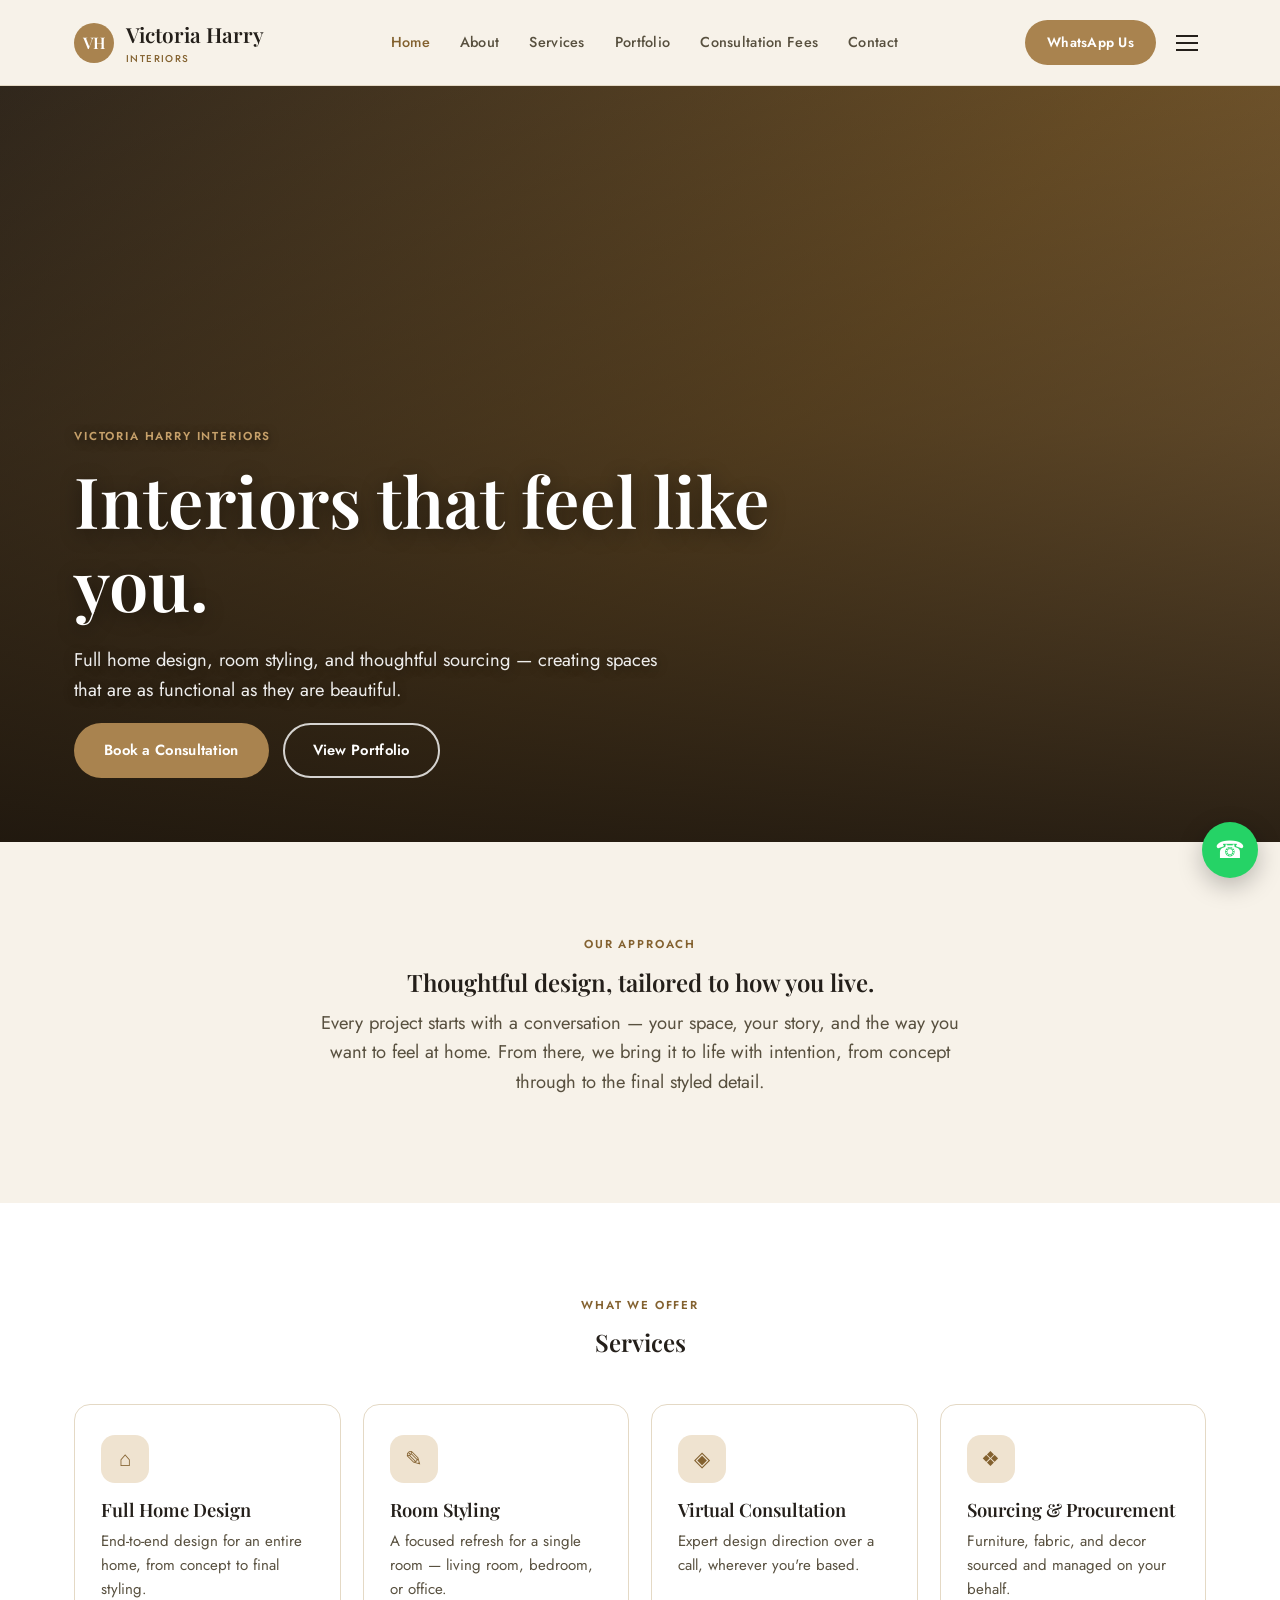
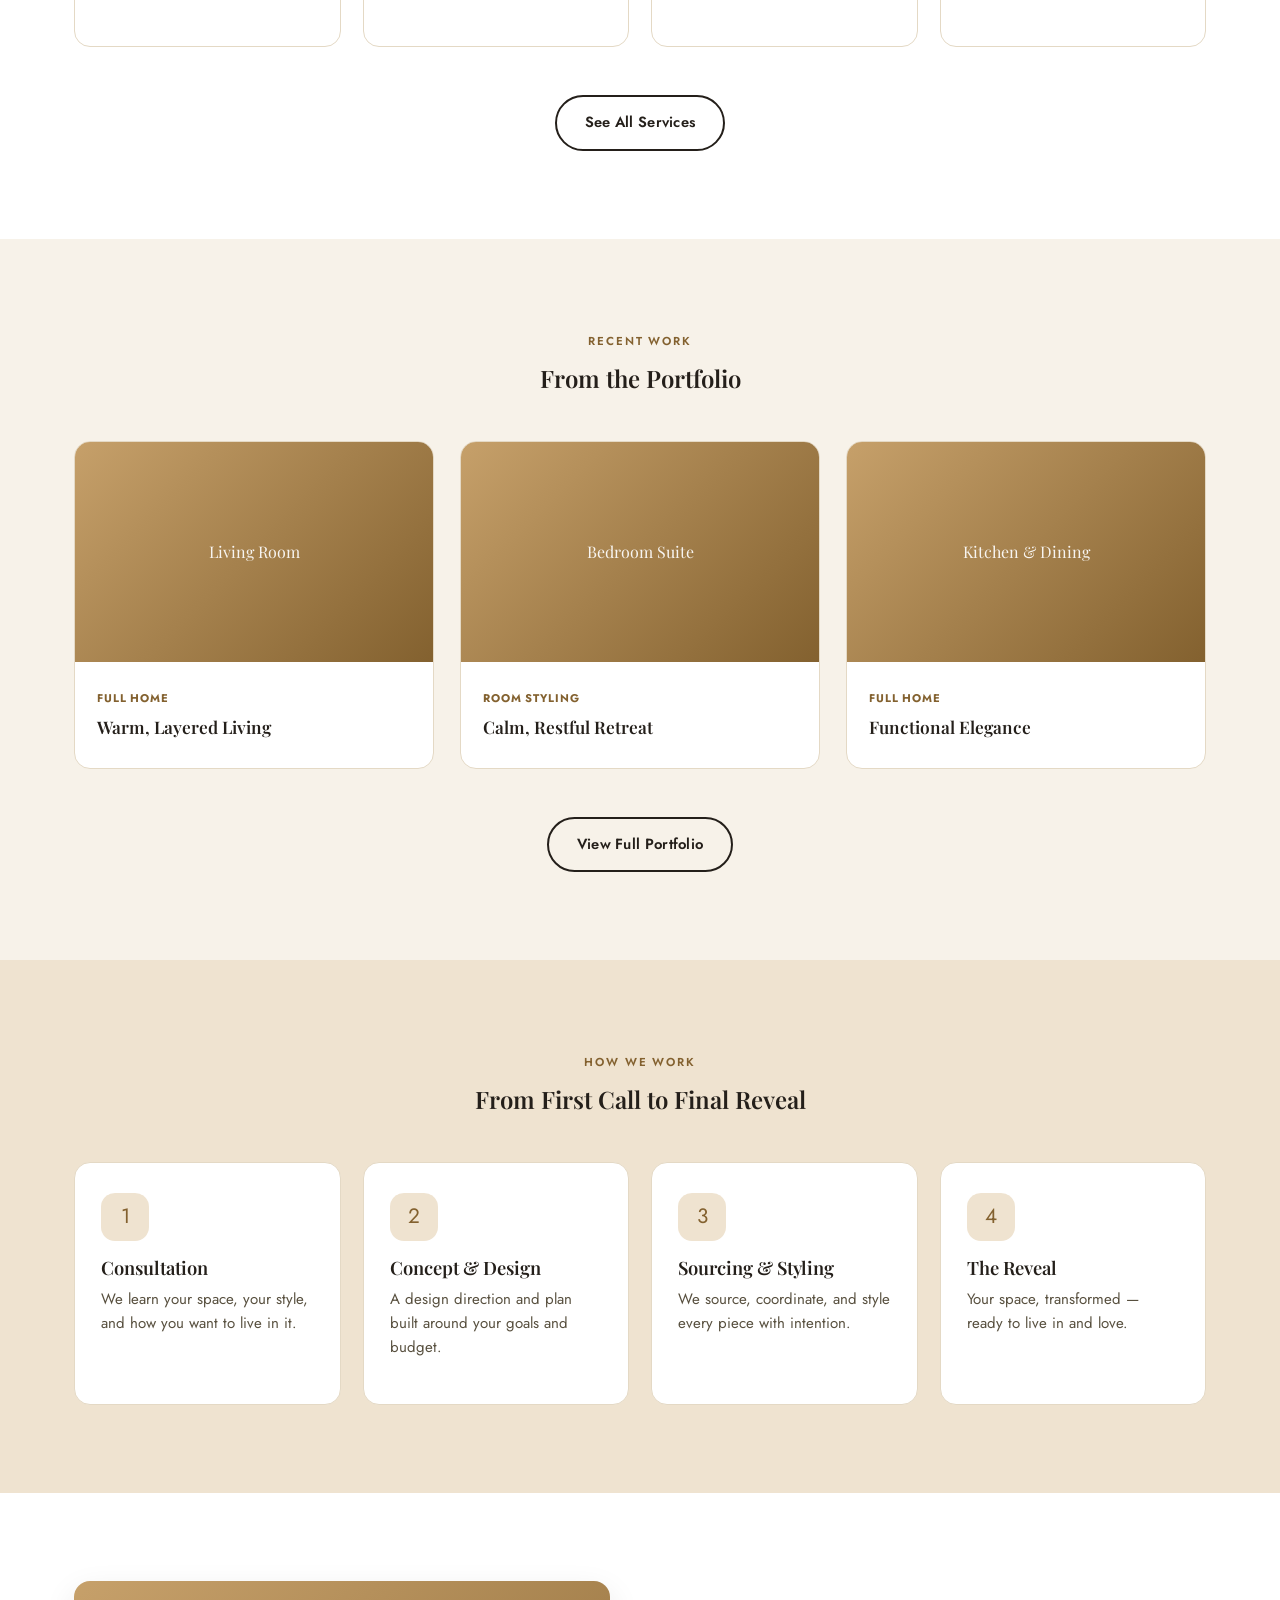
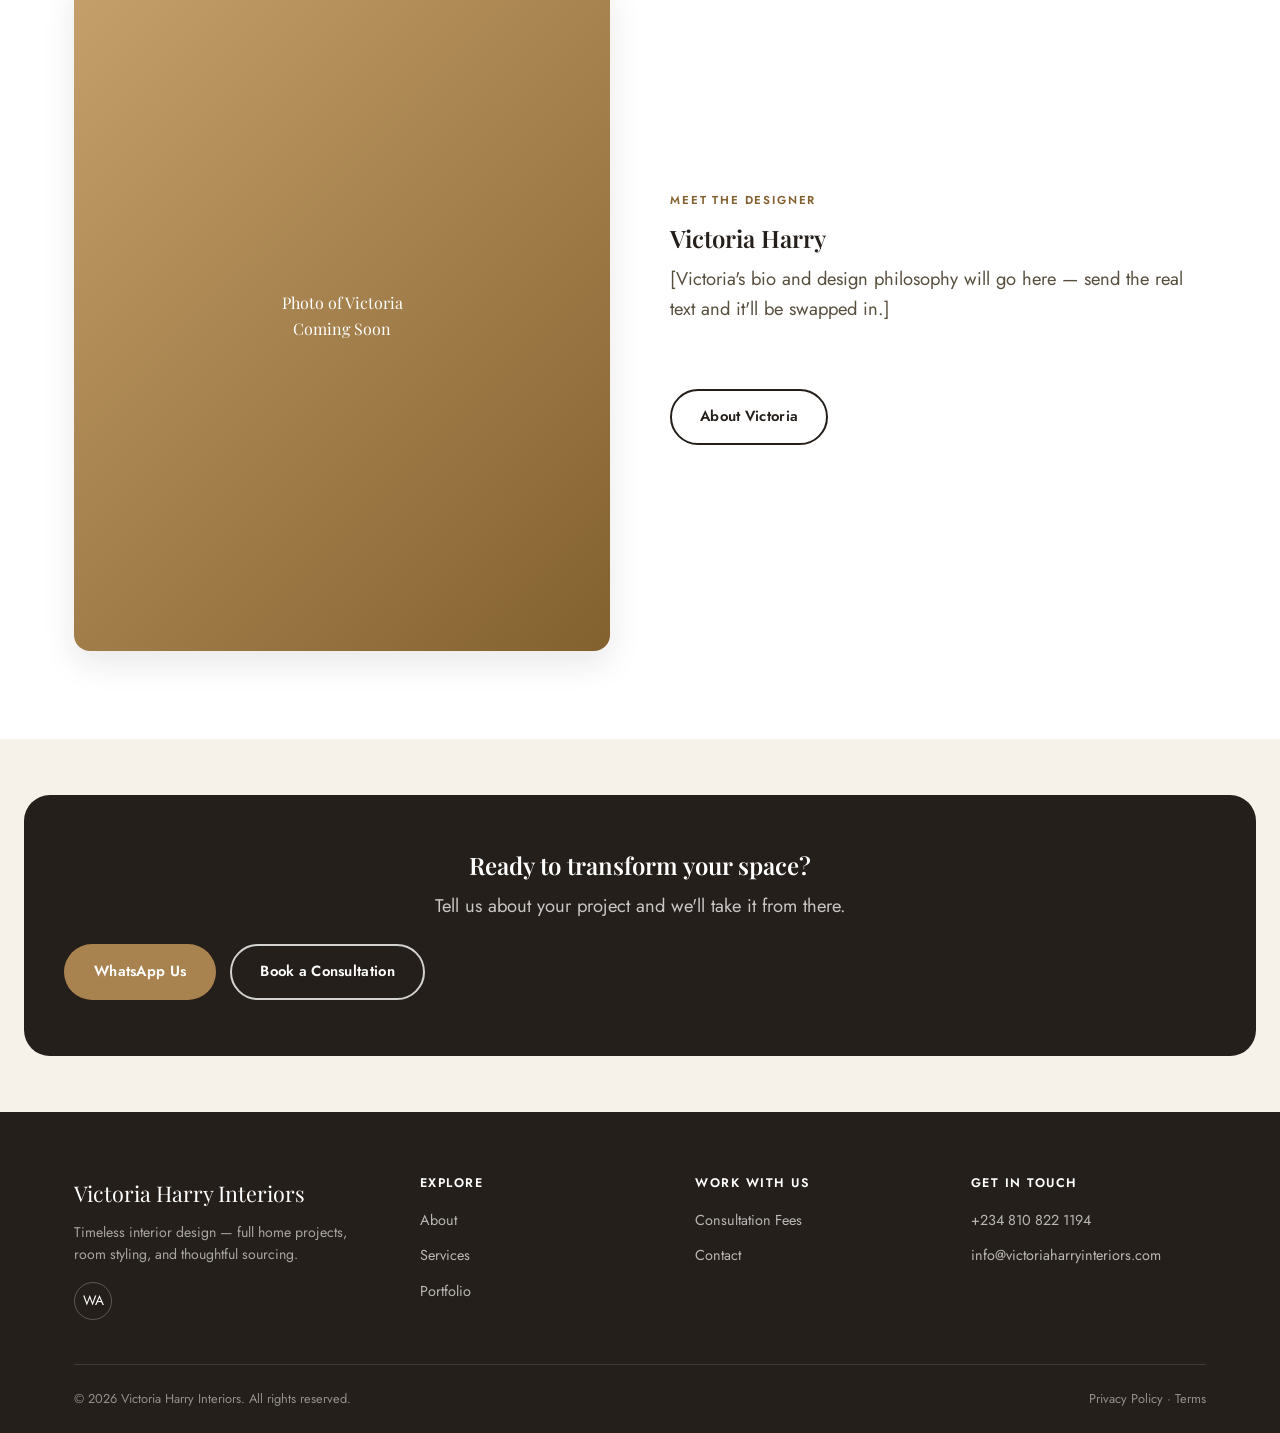
==== index.html @ 57b2514b "Initial commit for Victoria Harry Interiors website" ====
<!DOCTYPE html>
<html lang="en">
<head>
<meta charset="UTF-8">
<meta name="viewport" content="width=device-width, initial-scale=1.0">
<title>Victoria Harry Interiors — Timeless Interior Design</title>
<meta name="description" content="Victoria Harry Interiors — full home design, room styling, virtual consultations, and sourcing for spaces that feel like you.">
<link rel="stylesheet" href="css/style.css">
</head>
<body>

<header class="site-header">
  <div class="header-inner">
    <a href="index.html" class="brand"><span class="brand-mark">VH</span><span>Victoria Harry<br><small>Interiors</small></span></a>
    <nav class="top-links">
      <a href="index.html" class="nav-link">Home</a>
      <a href="about.html" class="nav-link">About</a>
      <a href="services.html" class="nav-link">Services</a>
      <a href="portfolio.html" class="nav-link">Portfolio</a>
      <a href="consultation-fees.html" class="nav-link">Consultation Fees</a>
      <a href="contact.html" class="nav-link">Contact</a>
    </nav>
    <div class="header-cta">
      <a href="https://wa.me/2348108221194" target="_blank" rel="noopener" class="btn btn-brass btn-sm">WhatsApp Us</a>
      <button class="menu-toggle" aria-label="Open menu" id="menuToggle">
        <span></span><span></span><span></span>
      </button>
    </div>
  </div>
</header>

<div class="mobile-menu" id="mobileMenu">
  <div class="container mobile-menu-inner">
    <a href="index.html">Home</a>
    <a href="about.html">About</a>
    <a href="services.html">Services</a>
    <a href="portfolio.html">Portfolio</a>
    <a href="consultation-fees.html">Consultation Fees</a>
    <a href="contact.html">Contact</a>
    <a href="https://wa.me/2348108221194" target="_blank" rel="noopener" class="btn btn-brass">WhatsApp Us</a>
  </div>
</div>

<main>

  <!-- HERO — TEGA: this is a gradient placeholder, not a real photo. Once you have
       real interior photography, add it as site/images/hero.jpg and swap the
       hero-full section below to <div class="hero-bg"><img src="images/hero.jpg" ...></div>
       — full instructions are in DEPLOYMENT_GUIDE.md. -->
  <section class="hero-full">
    <div class="hero-overlay"></div>
    <div class="hero-content">
      <span class="eyebrow hero-eyebrow">Victoria Harry Interiors</span>
      <h1>Interiors that feel like you.</h1>
      <p class="lede hero-lede">Full home design, room styling, and thoughtful sourcing — creating spaces that are as functional as they are beautiful.</p>
      <div class="btn-row">
        <a href="contact.html" class="btn btn-brass">Book a Consultation</a>
        <a href="portfolio.html" class="btn btn-outline-light">View Portfolio</a>
      </div>
    </div>
  </section>

  <!-- INTRO -->
  <section class="section center">
    <div class="container">
      <span class="eyebrow">Our Approach</span>
      <h2>Thoughtful design, tailored to how you live.</h2>
      <p class="lede">Every project starts with a conversation — your space, your story, and the way you want to feel at home. From there, we bring it to life with intention, from concept through to the final styled detail.</p>
    </div>
  </section>

  <!-- SERVICES PREVIEW -->
  <section class="section section-alt">
    <div class="container">
      <div class="center mb-lg">
        <span class="eyebrow">What We Offer</span>
        <h2>Services</h2>
      </div>
      <div class="grid-4">
        <div class="card reveal">
          <div class="icon">⌂</div>
          <h3>Full Home Design</h3>
          <p>End-to-end design for an entire home, from concept to final styling.</p>
        </div>
        <div class="card reveal">
          <div class="icon">✎</div>
          <h3>Room Styling</h3>
          <p>A focused refresh for a single room — living room, bedroom, or office.</p>
        </div>
        <div class="card reveal">
          <div class="icon">◈</div>
          <h3>Virtual Consultation</h3>
          <p>Expert design direction over a call, wherever you're based.</p>
        </div>
        <div class="card reveal">
          <div class="icon">❖</div>
          <h3>Sourcing &amp; Procurement</h3>
          <p>Furniture, fabric, and decor sourced and managed on your behalf.</p>
        </div>
      </div>
      <div class="center mt-lg">
        <a href="services.html" class="btn btn-outline">See All Services</a>
      </div>
    </div>
  </section>

  <!-- PORTFOLIO PREVIEW — TEGA: these are gradient placeholders. Once real project
       photos are ready, add them to site/images/portfolio/ and swap each
       <div class="project-media"> below for an <img> — see DEPLOYMENT_GUIDE.md. -->
  <section class="section">
    <div class="container">
      <div class="center mb-lg">
        <span class="eyebrow">Recent Work</span>
        <h2>From the Portfolio</h2>
      </div>
      <div class="grid-3">
        <div class="project-card reveal">
          <div class="project-media"><span>Living Room</span></div>
          <div class="project-body"><span class="project-tag">Full Home</span><h3>Warm, Layered Living</h3></div>
        </div>
        <div class="project-card reveal">
          <div class="project-media"><span>Bedroom Suite</span></div>
          <div class="project-body"><span class="project-tag">Room Styling</span><h3>Calm, Restful Retreat</h3></div>
        </div>
        <div class="project-card reveal">
          <div class="project-media"><span>Kitchen &amp; Dining</span></div>
          <div class="project-body"><span class="project-tag">Full Home</span><h3>Functional Elegance</h3></div>
        </div>
      </div>
      <div class="center mt-lg">
        <a href="portfolio.html" class="btn btn-outline">View Full Portfolio</a>
      </div>
    </div>
  </section>

  <!-- PROCESS -->
  <section class="section section-brass">
    <div class="container">
      <div class="center mb-lg">
        <span class="eyebrow">How We Work</span>
        <h2>From First Call to Final Reveal</h2>
      </div>
      <div class="grid-4">
        <div class="card reveal"><div class="icon">1</div><h3>Consultation</h3><p>We learn your space, your style, and how you want to live in it.</p></div>
        <div class="card reveal"><div class="icon">2</div><h3>Concept &amp; Design</h3><p>A design direction and plan built around your goals and budget.</p></div>
        <div class="card reveal"><div class="icon">3</div><h3>Sourcing &amp; Styling</h3><p>We source, coordinate, and style every piece with intention.</p></div>
        <div class="card reveal"><div class="icon">4</div><h3>The Reveal</h3><p>Your space, transformed — ready to live in and love.</p></div>
      </div>
    </div>
  </section>

  <!-- ABOUT PREVIEW -->
  <section class="section section-alt">
    <div class="container split">
      <!-- TEGA: placeholder — swap for a real photo of Victoria once available -->
      <div class="img-frame placeholder reveal"><span>Photo of Victoria<br>Coming Soon</span></div>
      <div>
        <span class="eyebrow">Meet the Designer</span>
        <h2>Victoria Harry</h2>
        <p class="lede">[Victoria's bio and design philosophy will go here — send the real text and it'll be swapped in.]</p>
        <a href="about.html" class="btn btn-outline mt-lg">About Victoria</a>
      </div>
    </div>
  </section>

  <!-- CTA -->
  <section class="section-tight">
    <div class="cta-band">
      <h2>Ready to transform your space?</h2>
      <p class="lede">Tell us about your project and we'll take it from there.</p>
      <div class="btn-row center" style="margin-top:24px;">
        <a href="https://wa.me/2348108221194" target="_blank" rel="noopener" class="btn btn-brass">WhatsApp Us</a>
        <a href="contact.html" class="btn btn-outline-light">Book a Consultation</a>
      </div>
    </div>
  </section>

</main>

<footer class="site-footer">
  <div class="container">
    <div class="footer-top">
      <div>
        <div class="footer-brand">Victoria Harry Interiors</div>
        <p class="footer-tagline">Timeless interior design — full home projects, room styling, and thoughtful sourcing.</p>
        <div class="social-row">
          <a href="https://wa.me/2348108221194" target="_blank" rel="noopener" aria-label="WhatsApp">WA</a>
        </div>
      </div>
      <div class="footer-col">
        <h4>Explore</h4>
        <ul>
          <li><a href="about.html">About</a></li>
          <li><a href="services.html">Services</a></li>
          <li><a href="portfolio.html">Portfolio</a></li>
        </ul>
      </div>
      <div class="footer-col">
        <h4>Work With Us</h4>
        <ul>
          <li><a href="consultation-fees.html">Consultation Fees</a></li>
          <li><a href="contact.html">Contact</a></li>
        </ul>
      </div>
      <div class="footer-col">
        <h4>Get In Touch</h4>
        <ul>
          <li><a href="https://wa.me/2348108221194" target="_blank" rel="noopener">+234 810 822 1194</a></li>
          <li><a href="mailto:info@victoriaharryinteriors.com">info@victoriaharryinteriors.com</a></li>
        </ul>
      </div>
    </div>
    <div class="footer-bottom">
      <span>© <span class="js-year"></span> Victoria Harry Interiors. All rights reserved.</span>
      <span><a href="#">Privacy Policy</a> · <a href="#">Terms</a></span>
    </div>
  </div>
</footer>

<a href="https://wa.me/2348108221194" target="_blank" rel="noopener" class="whatsapp-float" aria-label="Chat on WhatsApp">☎</a>

<script src="js/config.js"></script>
<script src="js/main.js"></script>
</body>
</html>
---- css/style.css ----
/* ===========================================================
   Victoria Harry Interiors — Stylesheet
   Palette: warm ivory, deep espresso ink, brass/taupe accent
   =========================================================== */

@import url('https://fonts.googleapis.com/css2?family=Playfair+Display:ital,wght@0,400;0,500;0,600;0,700;1,500&family=Jost:wght@400;500;600;700&display=swap');

:root{
  --ivory: #F7F2E9;
  --white: #FFFFFF;
  --ink: #241F1A;
  --ink-soft: #58503F;
  --brass: #A9834F;
  --brass-deep: #83612F;
  --brass-soft: #EFE3D0;
  --brass-mid: #C6A06A;
  --line: #E4D9C5;
  --shadow: 0 12px 32px rgba(36, 31, 26, 0.10);
  --radius: 16px;
  --maxw: 1180px;
  --serif: 'Playfair Display', Georgia, 'Times New Roman', serif;
  --sans: 'Jost', -apple-system, BlinkMacSystemFont, 'Segoe UI', sans-serif;
}

*,*::before,*::after{ box-sizing: border-box; }
html{ scroll-behavior: smooth; }
body{
  margin:0;
  font-family: var(--sans);
  color: var(--ink);
  background: var(--ivory);
  line-height: 1.6;
  -webkit-font-smoothing: antialiased;
}
img{ max-width:100%; display:block; }
a{ color: inherit; text-decoration:none; }
ul{ list-style:none; margin:0; padding:0; }
h1,h2,h3,h4{ font-family: var(--serif); font-weight:600; line-height:1.18; margin:0 0 .5em; color: var(--ink); }
p{ margin:0 0 1em; }
.container{ max-width: var(--maxw); margin:0 auto; padding: 0 24px; }
.eyebrow{
  display:inline-block; font-family: var(--sans); font-weight:600; letter-spacing:.16em;
  text-transform:uppercase; font-size:.72rem; color: var(--brass-deep); margin-bottom:14px;
}
.section{ padding: 88px 0; }
.section-tight{ padding: 56px 0; }
.section-alt{ background: var(--white); }
.section-brass{ background: var(--brass-soft); }
.center{ text-align:center; }
.lede{ font-size:1.15rem; color: var(--ink-soft); max-width: 640px; }
.center .lede{ margin-left:auto; margin-right:auto; }

/* Buttons */
.btn{
  display:inline-flex; align-items:center; justify-content:center; gap:8px;
  padding: 14px 28px; border-radius: 999px; font-weight:600; font-size:.92rem;
  cursor:pointer; border:2px solid transparent; transition: all .2s ease; white-space:nowrap;
  letter-spacing:.02em;
}
.btn-primary{ background: var(--ink); color: var(--white); }
.btn-primary:hover{ background: var(--brass-deep); }
.btn-brass{ background: var(--brass); color: var(--white); }
.btn-brass:hover{ background: var(--brass-deep); }
.btn-outline{ background: transparent; border-color: var(--ink); color: var(--ink); }
.btn-outline:hover{ background: var(--ink); color: var(--white); }
.btn-outline-light{ background: transparent; border-color: rgba(255,255,255,.8); color: var(--white); }
.btn-outline-light:hover{ background: var(--white); color: var(--ink); }
.btn-sm{ padding: 10px 20px; font-size:.85rem; }
.btn-row{ display:flex; gap:14px; flex-wrap:wrap; }
.center .btn-row{ justify-content:center; }

/* ================= HEADER ================= */
.site-header{
  position: sticky; top:0; z-index: 400;
  background: rgba(247,242,233,.92); backdrop-filter: blur(10px);
  border-bottom: 1px solid var(--line);
}
.header-inner{
  display:flex; align-items:center; justify-content:space-between;
  padding: 18px 24px; max-width: var(--maxw); margin:0 auto;
}
.brand{ display:flex; align-items:center; gap:12px; font-family: var(--serif); font-weight:600; font-size:1.3rem; color: var(--ink); }
.brand .brand-mark{
  width:40px; height:40px; border-radius:50%; background: var(--brass);
  color:#fff; display:flex; align-items:center; justify-content:center; font-family:var(--serif); font-size:1rem;
}
.brand small{ display:block; font-family: var(--sans); font-weight:500; font-size:.62rem; letter-spacing:.14em; color: var(--brass-deep); text-transform:uppercase; }

nav.top-links{ display:flex; align-items:center; gap:30px; }
nav.top-links a.nav-link{ font-weight:500; font-size:.9rem; color: var(--ink-soft); letter-spacing:.02em; }
nav.top-links a.nav-link:hover, nav.top-links a.nav-link.active{ color: var(--brass-deep); }

@media (max-width: 900px){
  nav.top-links{ display:none; }
  .header-inner{ padding: 14px 18px; }
  .brand{ font-size:1.05rem; gap:8px; }
  .brand .brand-mark{ width:34px; height:34px; font-size:.85rem; }
  .brand small{ display:none; }
  .header-cta{ gap:8px; }
  .header-cta .btn-sm{ padding:9px 14px; font-size:.8rem; }
}

.header-cta{ display:flex; align-items:center; gap:12px; }

/* Hamburger */
.menu-toggle{ background:none; border:none; cursor:pointer; padding:8px; }
.menu-toggle span{ display:block; width:22px; height:2px; background: var(--ink); margin:5px 0; transition: all .25s ease; }
.menu-toggle.open span:nth-child(1){ transform: translateY(7px) rotate(45deg); }
.menu-toggle.open span:nth-child(2){ opacity:0; }
.menu-toggle.open span:nth-child(3){ transform: translateY(-7px) rotate(-45deg); }

/* Full-screen mobile menu overlay */
.mobile-menu{
  position: fixed; inset:0; z-index: 300; background: var(--ivory);
  opacity:0; visibility:hidden; transform: translateY(-16px);
  transition: opacity .3s ease, transform .3s ease, visibility .3s ease;
  overflow-y:auto; padding-top: 112px;
}
.mobile-menu.open{ opacity:1; visibility:visible; transform: translateY(0); }
.mobile-menu-inner{ display:flex; flex-direction:column; gap:8px; padding-bottom:40px; }
.mobile-menu-inner a{ font-family: var(--serif); font-size:1.6rem; padding:10px 0; border-bottom:1px solid var(--line); color: var(--ink); }
.mobile-menu-inner a:hover{ color: var(--brass-deep); }
.mobile-menu .btn{ margin-top:24px; align-self:flex-start; }

/* ================= HERO (with real image) ================= */
.hero{
  position:relative; overflow:hidden; background: linear-gradient(180deg, var(--brass-soft), var(--ivory));
}
.hero-grid{
  display:grid; grid-template-columns: 1fr 1.15fr; gap:56px; align-items:center;
  padding: 90px 24px 70px; max-width: var(--maxw); margin:0 auto;
}
.hero h1{ font-size: clamp(2.4rem, 5vw, 3.6rem); margin-bottom:20px; }
.hero .lede{ max-width:520px; }
@media (max-width: 900px){ .hero-grid{ grid-template-columns:1fr; padding-top:48px; } }

/* ================= FULL-BLEED HERO (gradient placeholder until real photography lands) ================= */
.hero-full{
  min-height: 84vh; display:flex; align-items:flex-end;
  position:relative;
  background: linear-gradient(135deg, #3a2f22 0%, var(--brass-deep) 55%, var(--brass) 100%);
}
.hero-full.has-photo .hero-bg{ position:absolute; inset:0; z-index:0; }
.hero-full.has-photo .hero-bg img{ width:100%; height:100%; object-fit:cover; object-position: center; }
.hero-overlay{
  position:absolute; inset:0;
  background: linear-gradient(180deg, rgba(20,15,10,.25) 0%, rgba(20,15,10,.45) 45%, rgba(20,15,10,.85) 100%);
}
.hero-content{
  position:relative; z-index:1; padding: 90px 24px 64px; color: var(--white); max-width: var(--maxw); margin: 0 auto; width:100%;
}
.hero-content .hero-eyebrow{ color: var(--brass-mid); text-shadow: 0 2px 10px rgba(0,0,0,.55); }
.hero-content h1{ color: var(--white); font-size: clamp(2.6rem, 6vw, 4.4rem); margin-bottom:20px; max-width:820px; text-shadow: 0 4px 20px rgba(0,0,0,.45); }
.hero-content .hero-lede{ color: rgba(255,255,255,.92); max-width:600px; text-shadow: 0 2px 12px rgba(0,0,0,.4); }
@media (max-width: 900px){
  .hero-full{ min-height:74vh; }
  .hero-content{ padding: 70px 20px 48px; }
}

/* ================= GRIDS / CARDS ================= */
.grid-4{ display:grid; grid-template-columns: repeat(4,1fr); gap:22px; }
.grid-3{ display:grid; grid-template-columns: repeat(3,1fr); gap:26px; }
.grid-2{ display:grid; grid-template-columns: repeat(2,1fr); gap:32px; }
@media (max-width: 980px){ .grid-4{ grid-template-columns: repeat(2,1fr); } .grid-3{ grid-template-columns: 1fr 1fr; } }
@media (max-width: 620px){ .grid-4, .grid-3, .grid-2{ grid-template-columns: 1fr; } }

.card{
  background: var(--white); border:1px solid var(--line); border-radius: var(--radius);
  padding: 30px 26px; transition: transform .2s ease, box-shadow .2s ease;
}
.card:hover{ transform: translateY(-4px); box-shadow: var(--shadow); }
.card .icon{
  width:48px; height:48px; border-radius:14px; background: var(--brass-soft); color: var(--brass-deep);
  display:flex; align-items:center; justify-content:center; font-size:1.3rem; margin-bottom:16px;
}
.card h3{ font-size:1.15rem; margin-bottom:8px; }
.card p{ color: var(--ink-soft); font-size:.94rem; }
.card-link{ display:inline-flex; align-items:center; gap:6px; font-weight:600; font-size:.85rem; color: var(--brass-deep); margin-top:10px; }

/* Project / portfolio cards — gradient placeholder "photo" until real images are added */
.project-card{ background: var(--white); border-radius: var(--radius); overflow:hidden; border:1px solid var(--line); }
.project-media{
  height:220px; position:relative;
  background: linear-gradient(135deg, var(--brass-mid), var(--brass-deep));
  display:flex; align-items:center; justify-content:center;
}
.project-media img{ width:100%; height:100%; object-fit:cover; }
.project-media span{ color:#fff; font-family:var(--serif); font-size:1rem; opacity:.92; text-align:center; padding: 0 20px; }
.project-body{ padding:22px; }
.project-tag{ font-size:.7rem; font-weight:700; letter-spacing:.08em; text-transform:uppercase; color: var(--brass-deep); }
.project-body h3{ font-size:1.08rem; margin:8px 0; }

/* Split section */
.split{ display:grid; grid-template-columns: 1fr 1fr; gap:60px; align-items:center; }
@media (max-width: 900px){ .split{ grid-template-columns:1fr; gap:32px; } }
.split img, .split .img-frame{ border-radius: var(--radius); box-shadow: var(--shadow); }
.img-frame{ overflow:hidden; }
.img-frame img{ width:100%; object-fit:cover; }
.img-frame.placeholder{
  aspect-ratio: 4/5; background: linear-gradient(135deg, var(--brass-mid), var(--brass-deep));
  display:flex; align-items:center; justify-content:center; color:#fff; font-family:var(--serif); text-align:center; padding:24px;
}

/* Badges list */
.check-list{ margin-top:18px; }
.check-list li{ display:flex; gap:12px; align-items:flex-start; margin-bottom:12px; }
.check-list li .dot{
  width:22px; height:22px; border-radius:50%; background: var(--brass); color:#fff; flex:none;
  display:flex; align-items:center; justify-content:center; font-size:.7rem; margin-top:2px;
}

/* CTA band */
.cta-band{
  background: var(--ink); color: var(--white); border-radius: 26px; padding: 56px 40px;
  text-align:center; margin: 0 24px;
}
.cta-band h2{ color:#fff; }
.cta-band p{ color: rgba(255,255,255,.75); }
.cta-band .lede{ margin-left:auto; margin-right:auto; }

/* Forms */
.form-card{
  background: var(--white); border:1px solid var(--line); border-radius: var(--radius);
  padding: 32px; box-shadow: var(--shadow);
}
.field{ margin-bottom:18px; }
.field label{ display:block; font-weight:600; font-size:.85rem; margin-bottom:6px; }
.field input, .field select, .field textarea{
  width:100%; padding:12px 14px; border-radius:10px; border:1.5px solid var(--line);
  font-family: var(--sans); font-size:.95rem; background: var(--ivory); color: var(--ink);
}
.field input:focus, .field select:focus, .field textarea:focus{ outline:none; border-color: var(--brass); background:#fff; }
.field-row{ display:grid; grid-template-columns:1fr 1fr; gap:16px; }
@media (max-width:560px){ .field-row{ grid-template-columns:1fr; } }
.form-note{ font-size:.8rem; color:#8a7c6a; margin-top:10px; }
.form-success{ display:none; background: var(--brass-soft); color: var(--brass-deep); padding:14px 18px; border-radius:12px; font-weight:600; font-size:.9rem; margin-top:14px; }

/* Placeholder tag */
.placeholder-note{
  display:inline-flex; align-items:center; gap:6px; background:#FDF3E4; border:1px dashed var(--brass-mid);
  color: var(--brass-deep); font-size:.76rem; font-weight:600; padding:6px 12px; border-radius:999px; margin-bottom:14px;
}

/* ================= FOOTER ================= */
.site-footer{ background: var(--ink); color: rgba(255,255,255,.82); padding-top:64px; }
.footer-top{ display:grid; grid-template-columns: 1.3fr 1fr 1fr 1fr; gap:40px; padding-bottom:44px; border-bottom:1px solid rgba(255,255,255,.12); }
@media (max-width: 900px){ .footer-top{ grid-template-columns: 1fr 1fr; } }
@media (max-width: 560px){ .footer-top{ grid-template-columns: 1fr; } }
.footer-brand{ font-family: var(--serif); font-size:1.35rem; color:#fff; margin-bottom:10px; }
.footer-tagline{ font-size:.88rem; color: rgba(255,255,255,.6); max-width:280px; }
.footer-col h4{ color:#fff; font-family: var(--sans); font-size:.78rem; letter-spacing:.12em; text-transform:uppercase; margin-bottom:16px; }
.footer-col li{ margin-bottom:10px; }
.footer-col a{ font-size:.9rem; color: rgba(255,255,255,.68); }
.footer-col a:hover{ color: var(--brass-mid); }
.social-row{ display:flex; gap:12px; margin-top:16px; }
.social-row a{
  width:38px; height:38px; border-radius:50%; border:1px solid rgba(255,255,255,.25);
  display:flex; align-items:center; justify-content:center; font-size:.85rem; color:#fff;
}
.social-row a:hover{ background: var(--brass); border-color: var(--brass); }
.footer-bottom{ display:flex; justify-content:space-between; align-items:center; flex-wrap:wrap; gap:12px; padding: 24px 0; font-size:.8rem; color: rgba(255,255,255,.5); }
.footer-bottom a{ color: rgba(255,255,255,.5); }
.footer-bottom a:hover{ color:#fff; }

/* Page hero (interior pages) */
.page-hero{ background: var(--brass-soft); padding: 64px 0 56px; }
.page-hero h1{ font-size: clamp(2rem, 4vw, 2.8rem); }
.breadcrumb{ font-size:.8rem; color: var(--brass-deep); font-weight:700; letter-spacing:.06em; text-transform:uppercase; margin-bottom:14px; }

/* Floating WhatsApp button */
.whatsapp-float{
  position: fixed; right:22px; bottom:22px; z-index: 350;
  width:56px; height:56px; border-radius:50%; background:#25D366; color:#fff;
  display:flex; align-items:center; justify-content:center; font-size:1.5rem;
  box-shadow: 0 8px 24px rgba(0,0,0,.25); transition: transform .2s ease;
}
.whatsapp-float:hover{ transform: scale(1.08); }

/* Utility */
.mt-lg{ margin-top:48px; }
.mb-lg{ margin-bottom:48px; }
.tag-row{ display:flex; gap:8px; flex-wrap:wrap; margin-top:18px; }
.tag-pill{ background: var(--brass-soft); color: var(--brass-deep); font-size:.76rem; font-weight:700; padding:6px 14px; border-radius:999px; }

/* Reveal-on-scroll (JS toggles opacity/transform) */
.reveal{ }
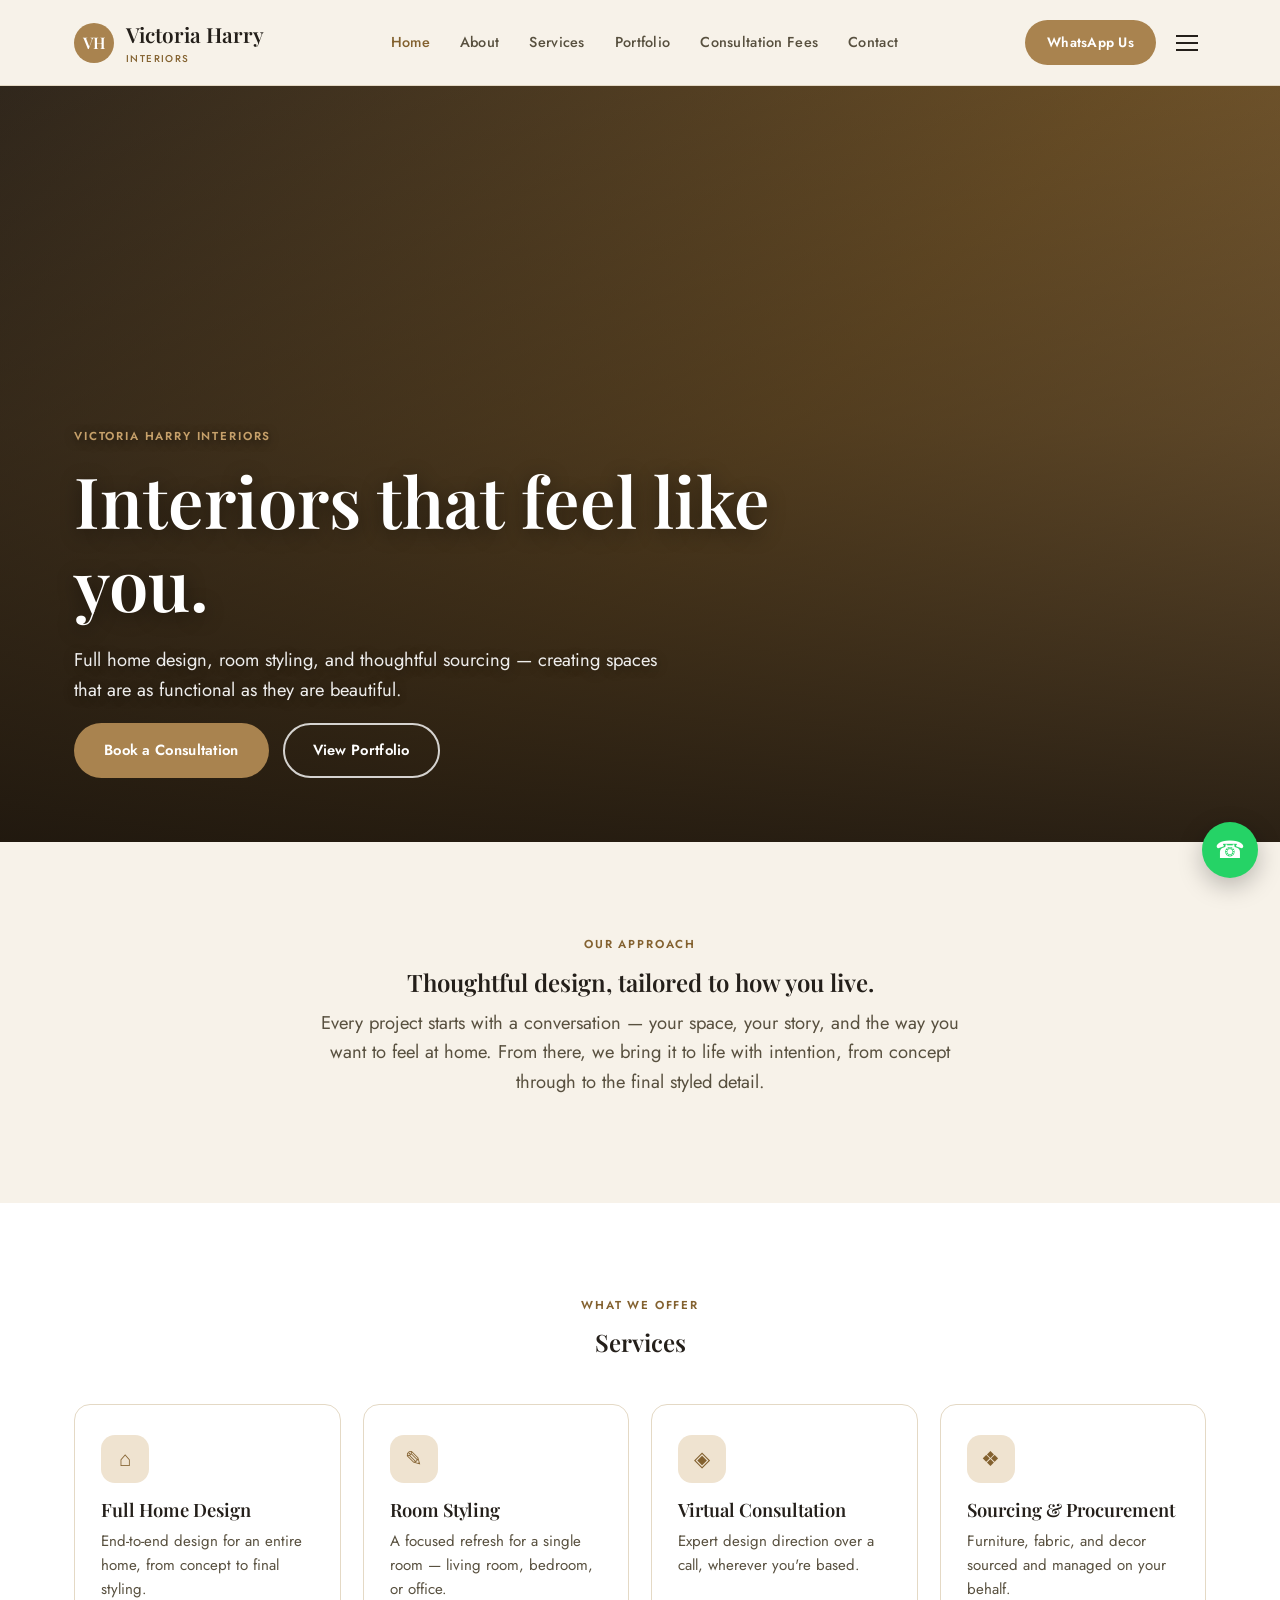
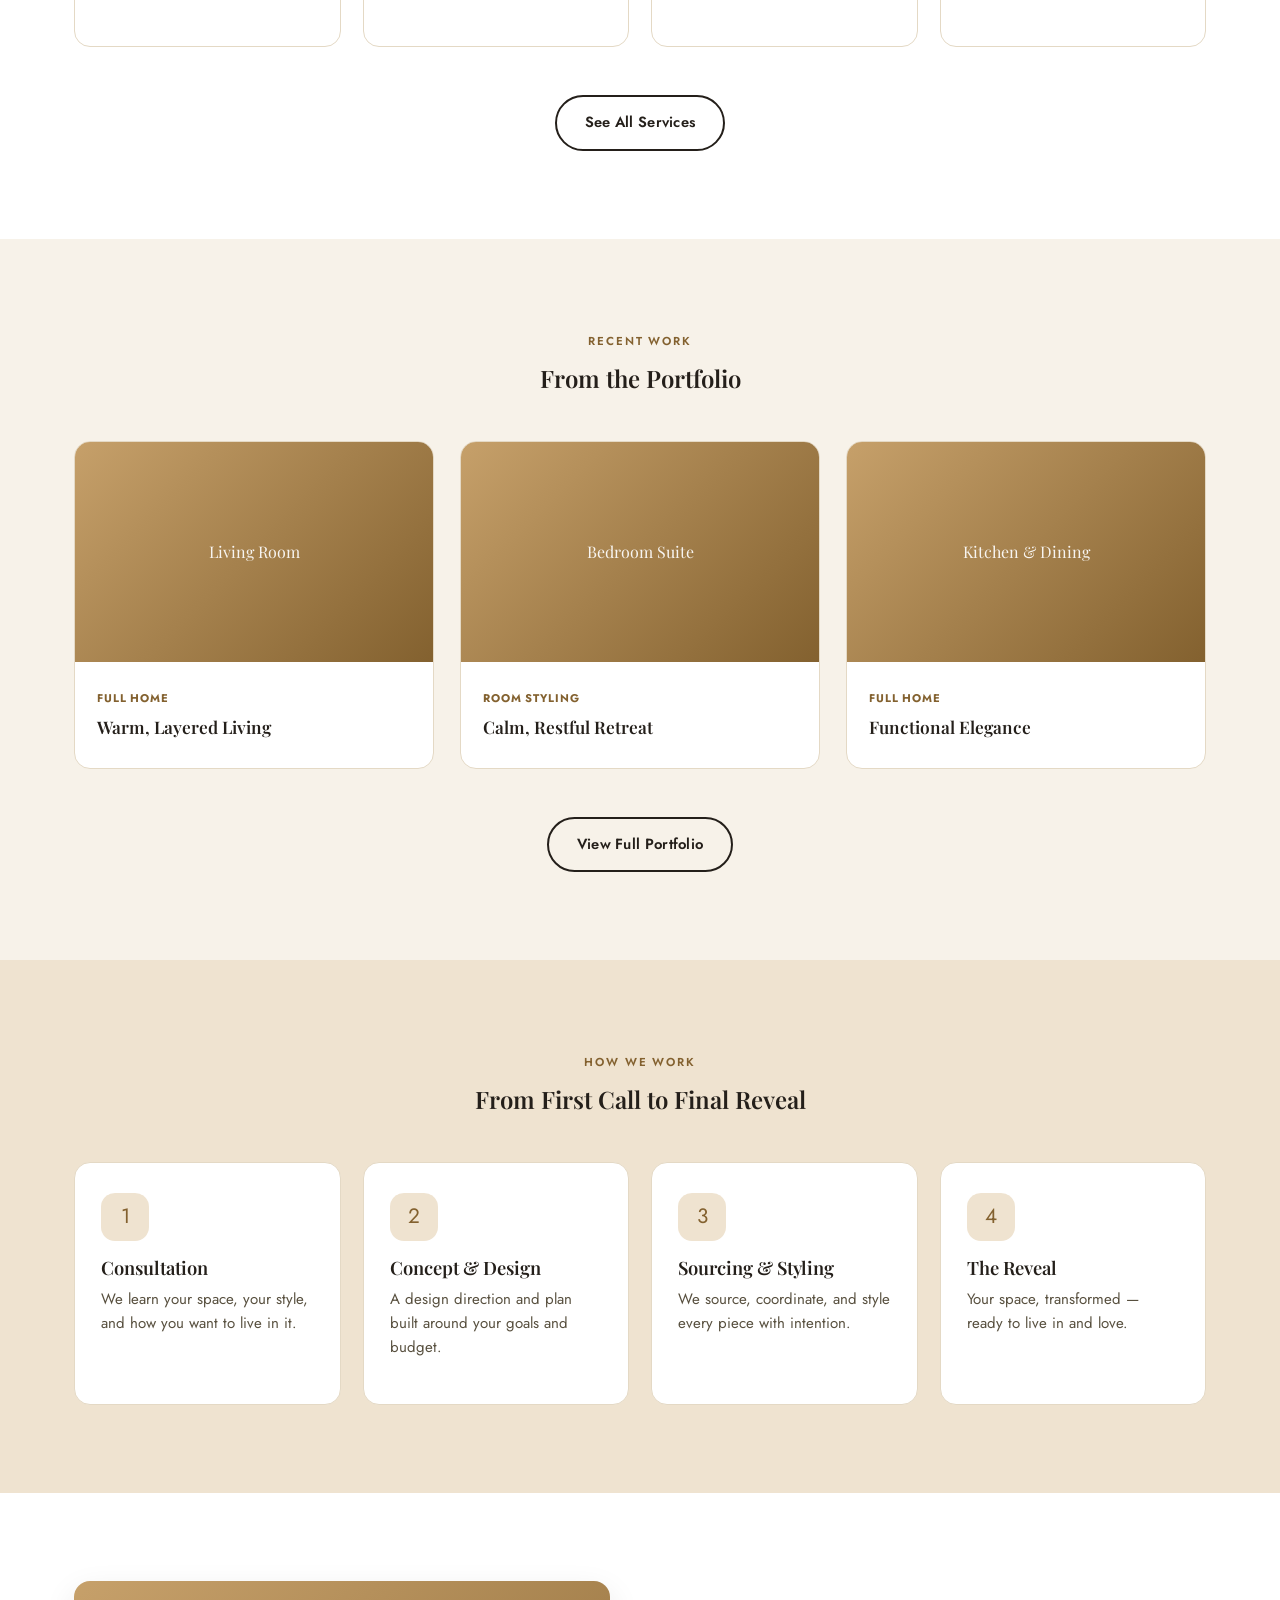
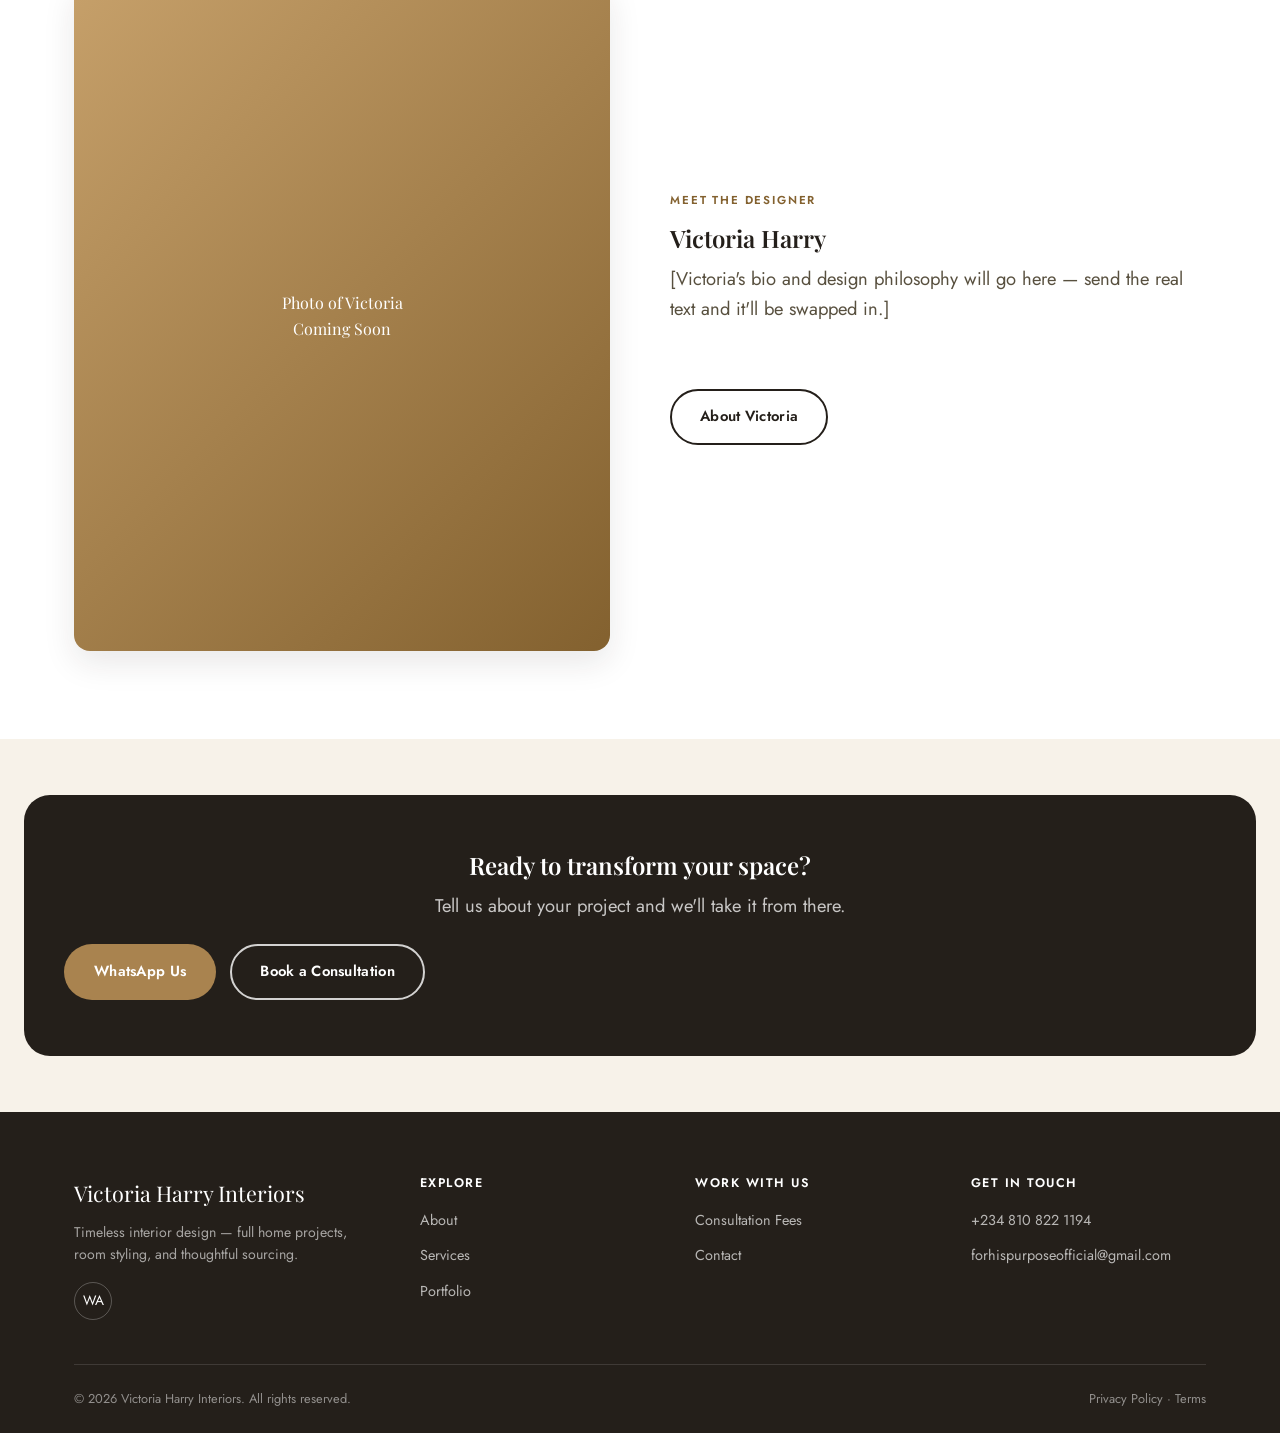
==== commit 50dac66b: "Route enquiry forms and frontend emails directly to forhispurposeofficial@gmail.com with zero server" ====
--- a/index.html
+++ b/index.html
@@ -206,7 +206,7 @@
         <h4>Get In Touch</h4>
         <ul>
           <li><a href="https://wa.me/2348108221194" target="_blank" rel="noopener">+234 810 822 1194</a></li>
-          <li><a href="mailto:info@victoriaharryinteriors.com">info@victoriaharryinteriors.com</a></li>
+          <li><a href="mailto:forhispurposeofficial@gmail.com">forhispurposeofficial@gmail.com</a></li>
         </ul>
       </div>
     </div>
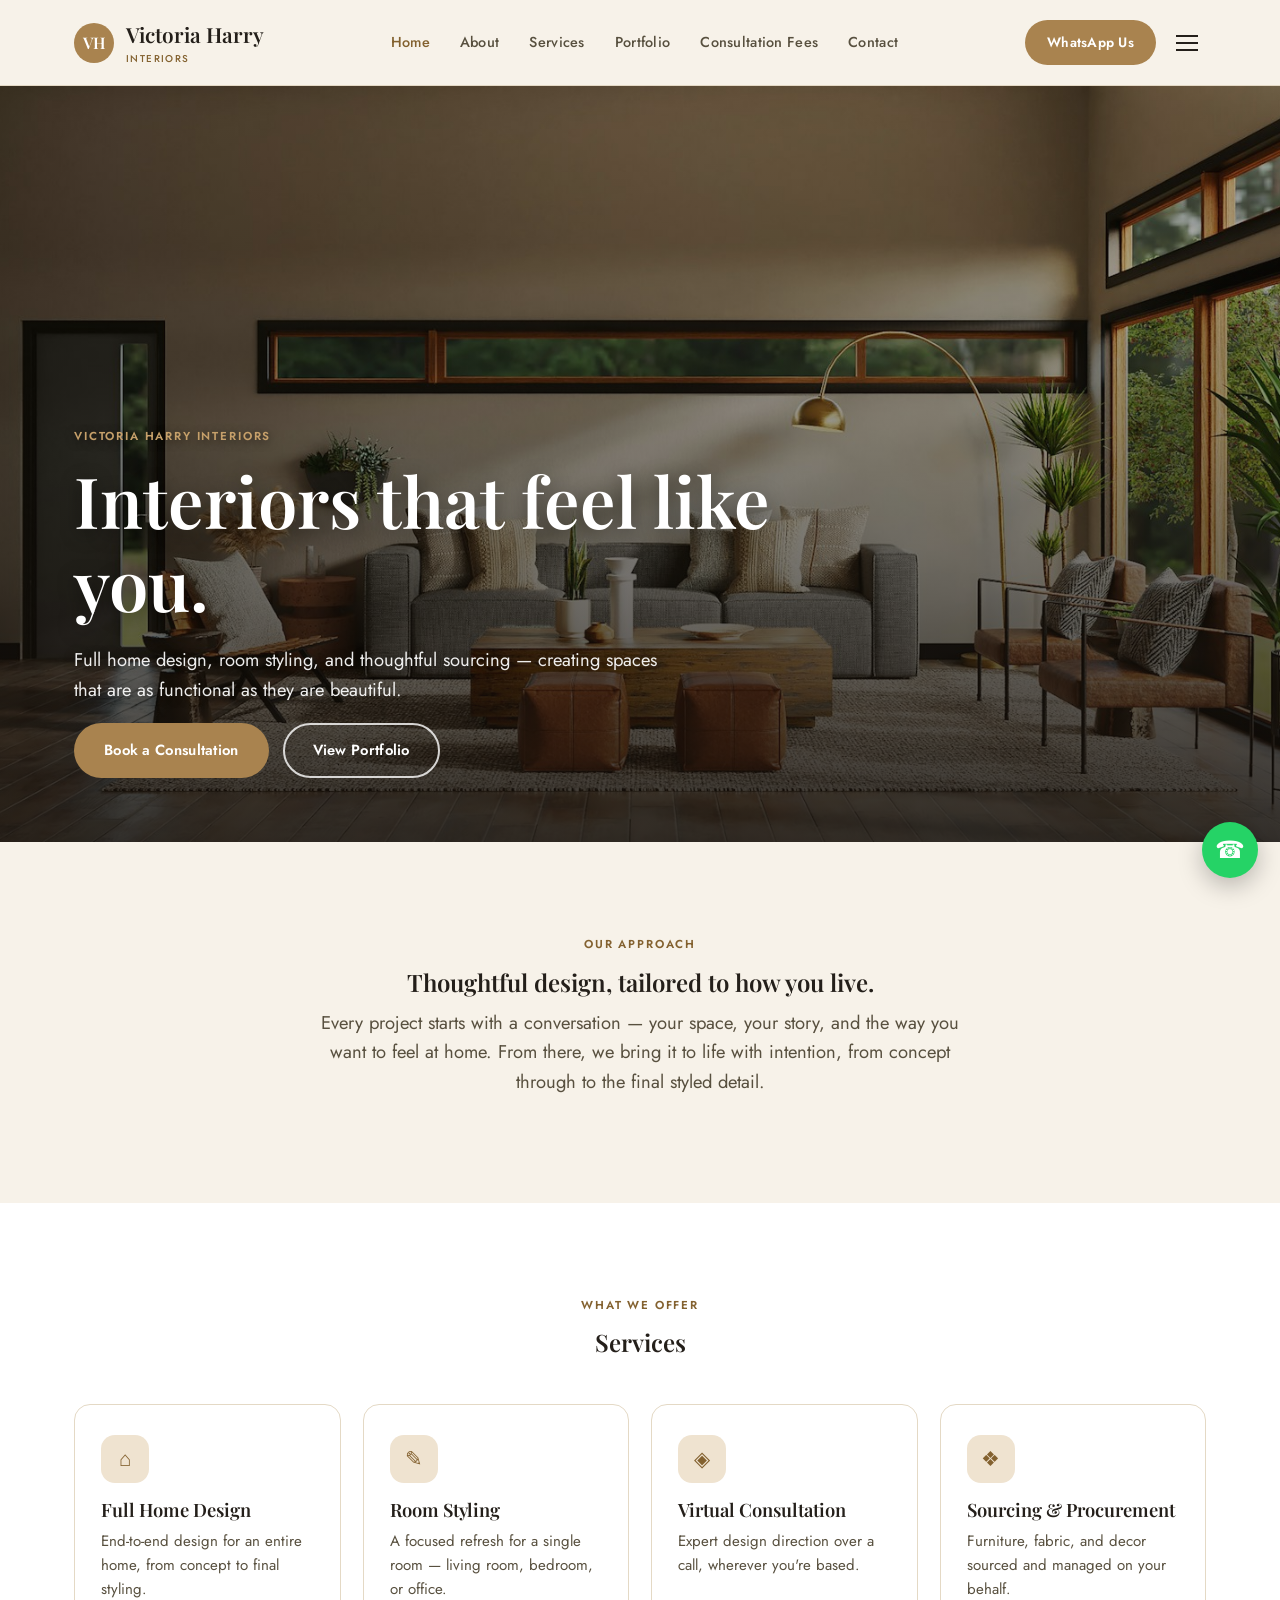
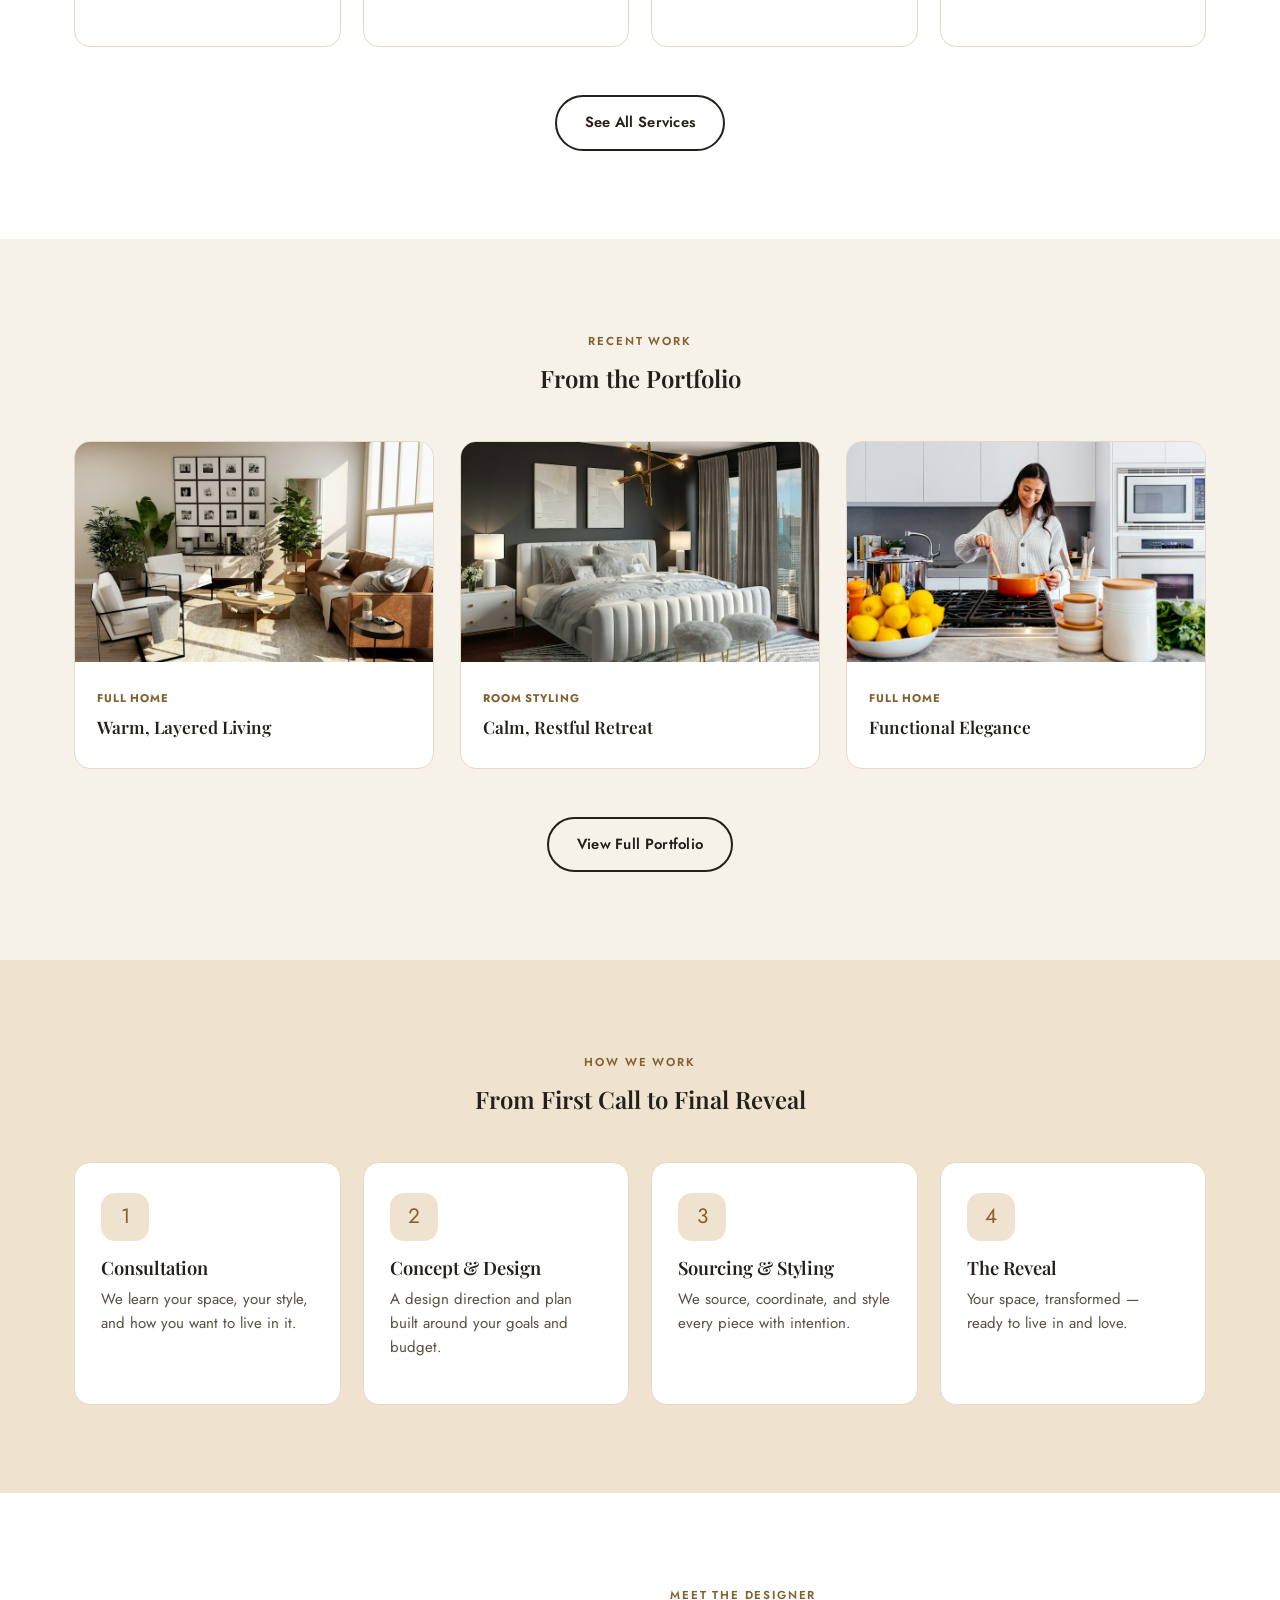
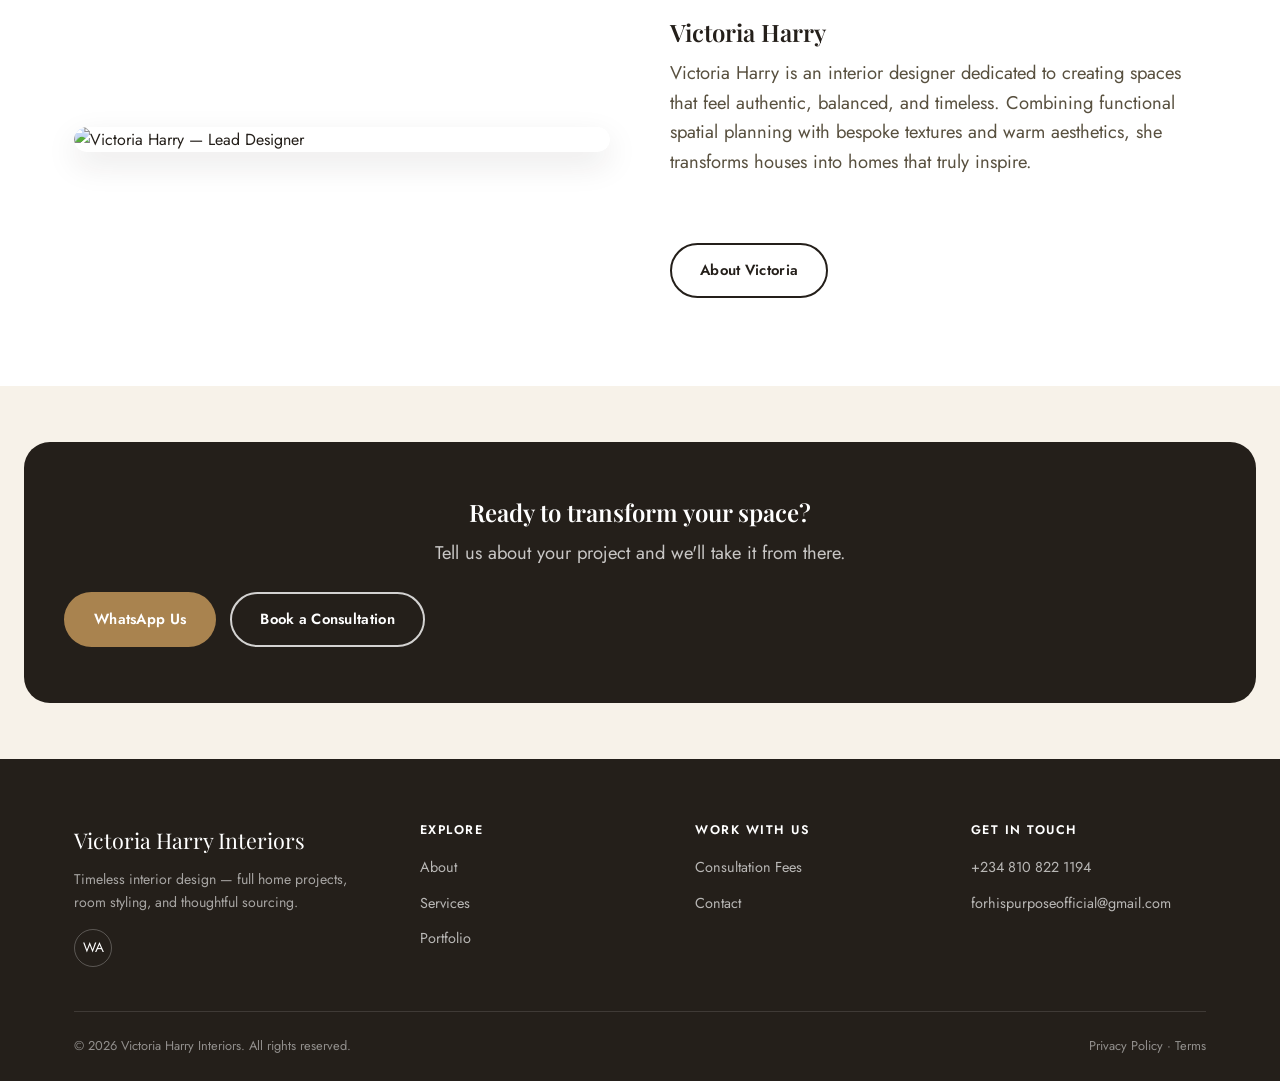
==== commit cbd9f135: "Add high-resolution luxury interior photography for hero, portfolio, and designer sections" ====
--- a/index.html
+++ b/index.html
@@ -47,7 +47,8 @@
        real interior photography, add it as site/images/hero.jpg and swap the
        hero-full section below to <div class="hero-bg"><img src="images/hero.jpg" ...></div>
        — full instructions are in DEPLOYMENT_GUIDE.md. -->
-  <section class="hero-full">
+  <section class="hero-full has-photo">
+    <div class="hero-bg"><img src="images/hero.jpg" alt="Interior designed by Victoria Harry Interiors"></div>
     <div class="hero-overlay"></div>
     <div class="hero-content">
       <span class="eyebrow hero-eyebrow">Victoria Harry Interiors</span>
@@ -115,15 +116,15 @@
       </div>
       <div class="grid-3">
         <div class="project-card reveal">
-          <div class="project-media"><span>Living Room</span></div>
+          <div class="project-media"><img src="images/portfolio/living-room.jpg" alt="Living Room — Warm, Layered Living"></div>
           <div class="project-body"><span class="project-tag">Full Home</span><h3>Warm, Layered Living</h3></div>
         </div>
         <div class="project-card reveal">
-          <div class="project-media"><span>Bedroom Suite</span></div>
+          <div class="project-media"><img src="images/portfolio/bedroom.jpg" alt="Bedroom Suite — Calm, Restful Retreat"></div>
           <div class="project-body"><span class="project-tag">Room Styling</span><h3>Calm, Restful Retreat</h3></div>
         </div>
         <div class="project-card reveal">
-          <div class="project-media"><span>Kitchen &amp; Dining</span></div>
+          <div class="project-media"><img src="images/portfolio/kitchen.jpg" alt="Kitchen & Dining — Functional Elegance"></div>
           <div class="project-body"><span class="project-tag">Full Home</span><h3>Functional Elegance</h3></div>
         </div>
       </div>
@@ -152,12 +153,11 @@
   <!-- ABOUT PREVIEW -->
   <section class="section section-alt">
     <div class="container split">
-      <!-- TEGA: placeholder — swap for a real photo of Victoria once available -->
-      <div class="img-frame placeholder reveal"><span>Photo of Victoria<br>Coming Soon</span></div>
+      <div class="img-frame reveal"><img src="images/victoria.jpg" alt="Victoria Harry — Lead Designer"></div>
       <div>
         <span class="eyebrow">Meet the Designer</span>
         <h2>Victoria Harry</h2>
-        <p class="lede">[Victoria's bio and design philosophy will go here — send the real text and it'll be swapped in.]</p>
+        <p class="lede">Victoria Harry is an interior designer dedicated to creating spaces that feel authentic, balanced, and timeless. Combining functional spatial planning with bespoke textures and warm aesthetics, she transforms houses into homes that truly inspire.</p>
         <a href="about.html" class="btn btn-outline mt-lg">About Victoria</a>
       </div>
     </div>
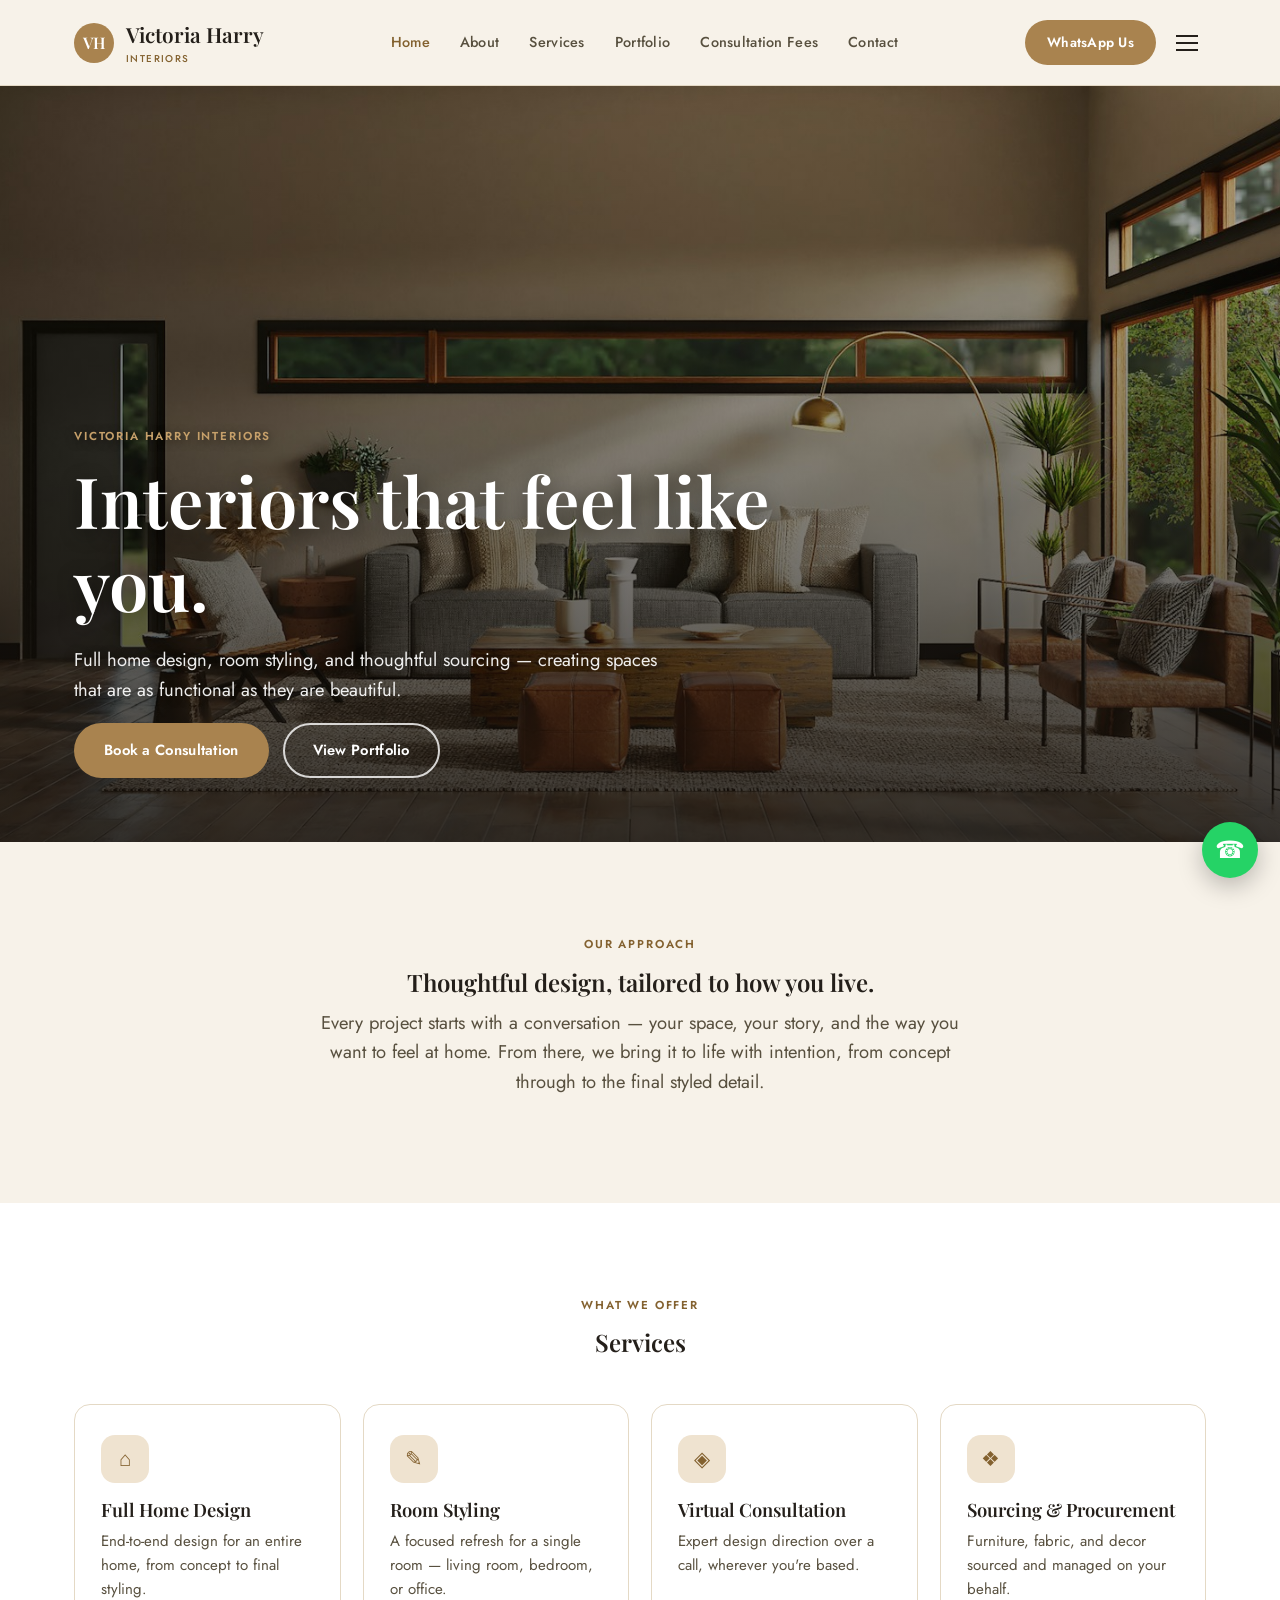
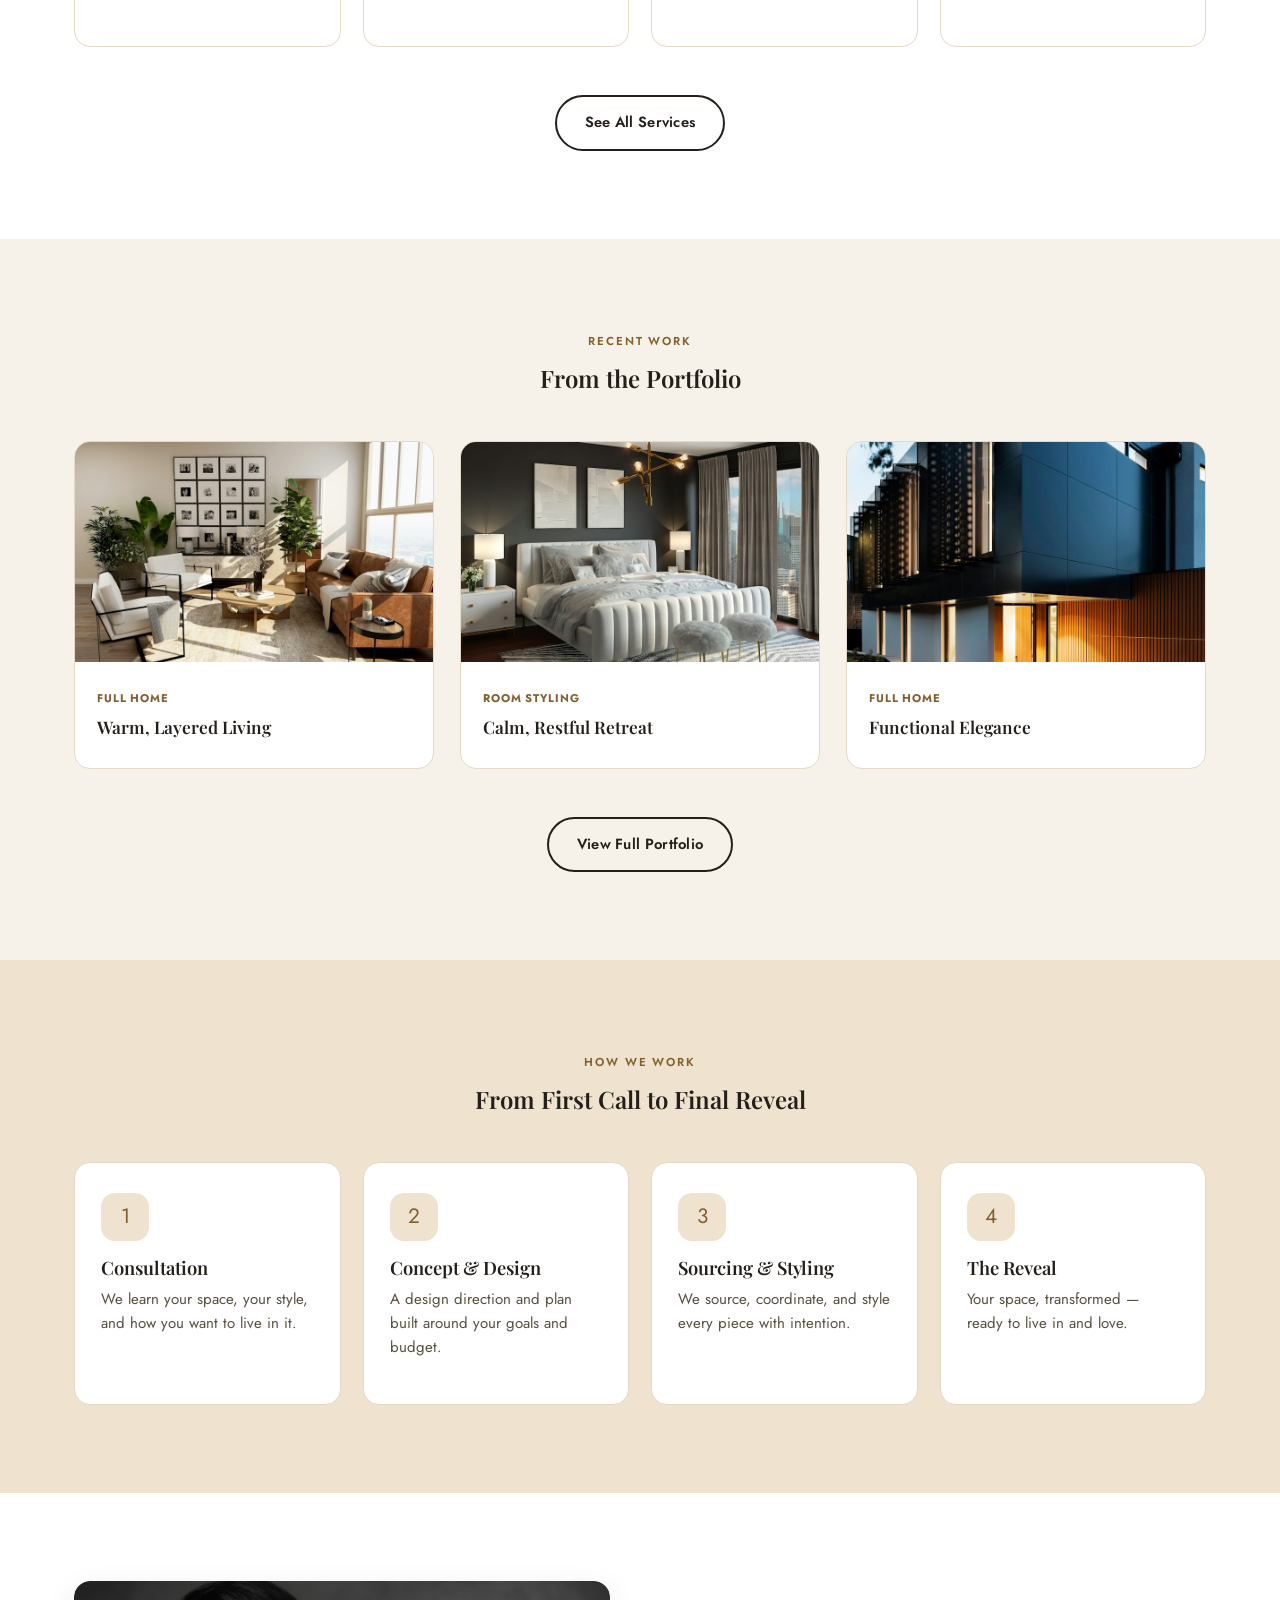
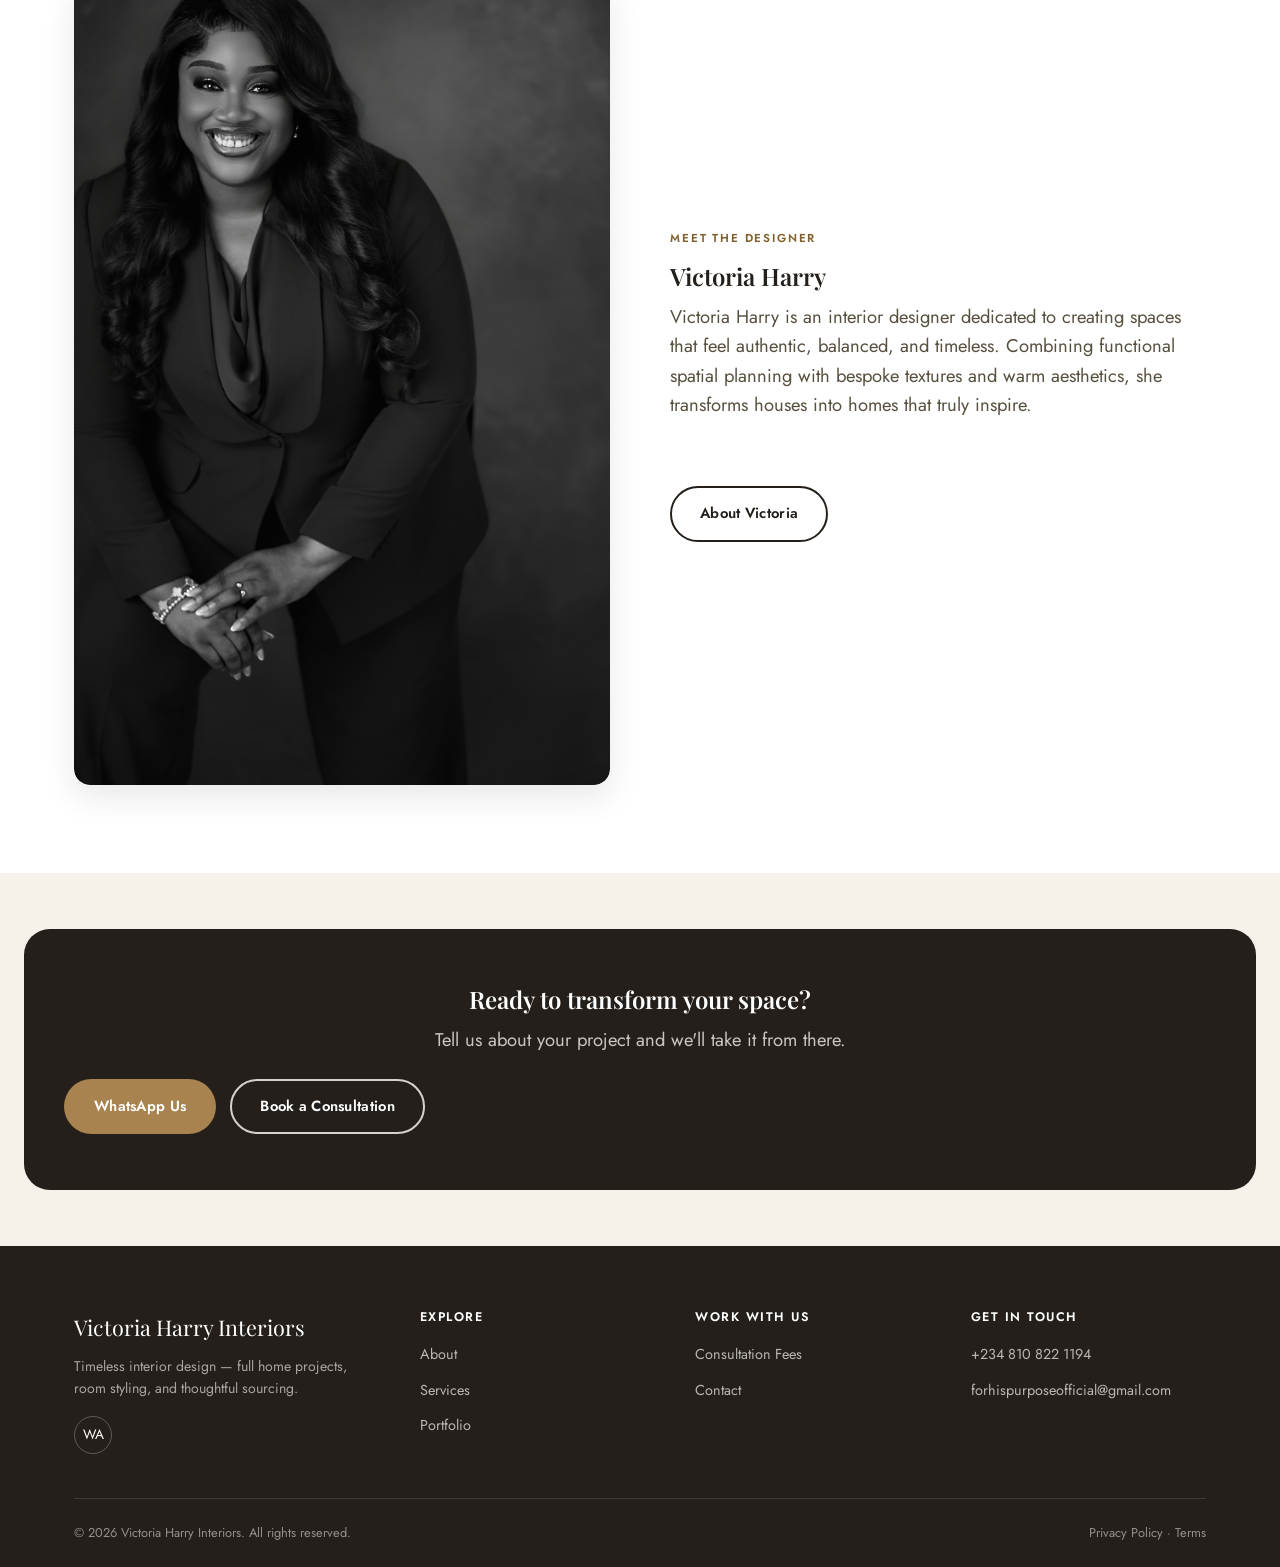
==== commit 4d77bdb5: "Add 10s looping hero interior video, use IMG_0822 for Meet the Designer, and replace kitchen image w" ====
--- a/index.html
+++ b/index.html
@@ -48,7 +48,12 @@
        hero-full section below to <div class="hero-bg"><img src="images/hero.jpg" ...></div>
        — full instructions are in DEPLOYMENT_GUIDE.md. -->
   <section class="hero-full has-photo">
-    <div class="hero-bg"><img src="images/hero.jpg" alt="Interior designed by Victoria Harry Interiors"></div>
+    <div class="hero-bg">
+      <video autoplay muted loop playsinline poster="images/hero.jpg" class="hero-video">
+        <source src="images/hero.mp4" type="video/mp4">
+        <img src="images/hero.jpg" alt="Interior designed by Victoria Harry Interiors">
+      </video>
+    </div>
     <div class="hero-overlay"></div>
     <div class="hero-content">
       <span class="eyebrow hero-eyebrow">Victoria Harry Interiors</span>
--- a/css/style.css
+++ b/css/style.css
@@ -141,7 +141,8 @@
   background: linear-gradient(135deg, #3a2f22 0%, var(--brass-deep) 55%, var(--brass) 100%);
 }
 .hero-full.has-photo .hero-bg{ position:absolute; inset:0; z-index:0; }
-.hero-full.has-photo .hero-bg img{ width:100%; height:100%; object-fit:cover; object-position: center; }
+.hero-full.has-photo .hero-bg img,
+.hero-full.has-photo .hero-bg video{ width:100%; height:100%; object-fit:cover; object-position: center; }
 .hero-overlay{
   position:absolute; inset:0;
   background: linear-gradient(180deg, rgba(20,15,10,.25) 0%, rgba(20,15,10,.45) 45%, rgba(20,15,10,.85) 100%);
